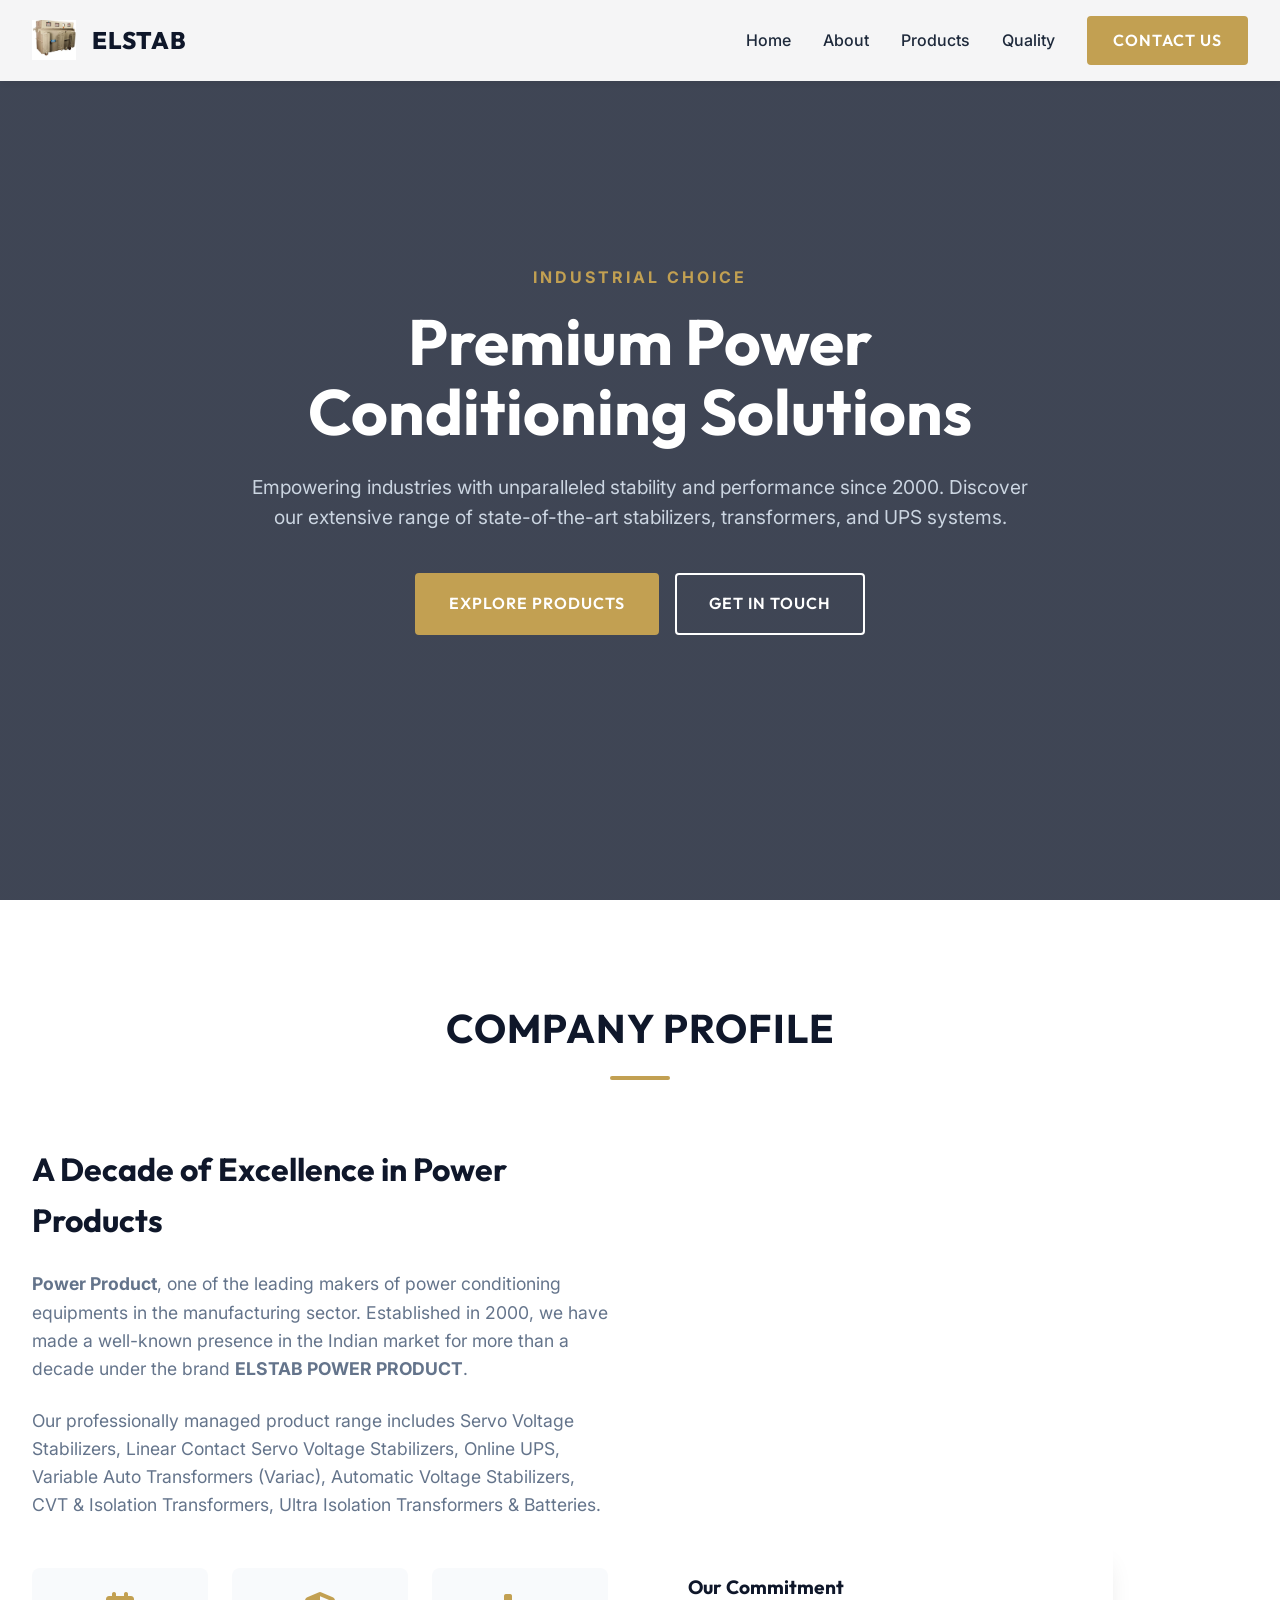
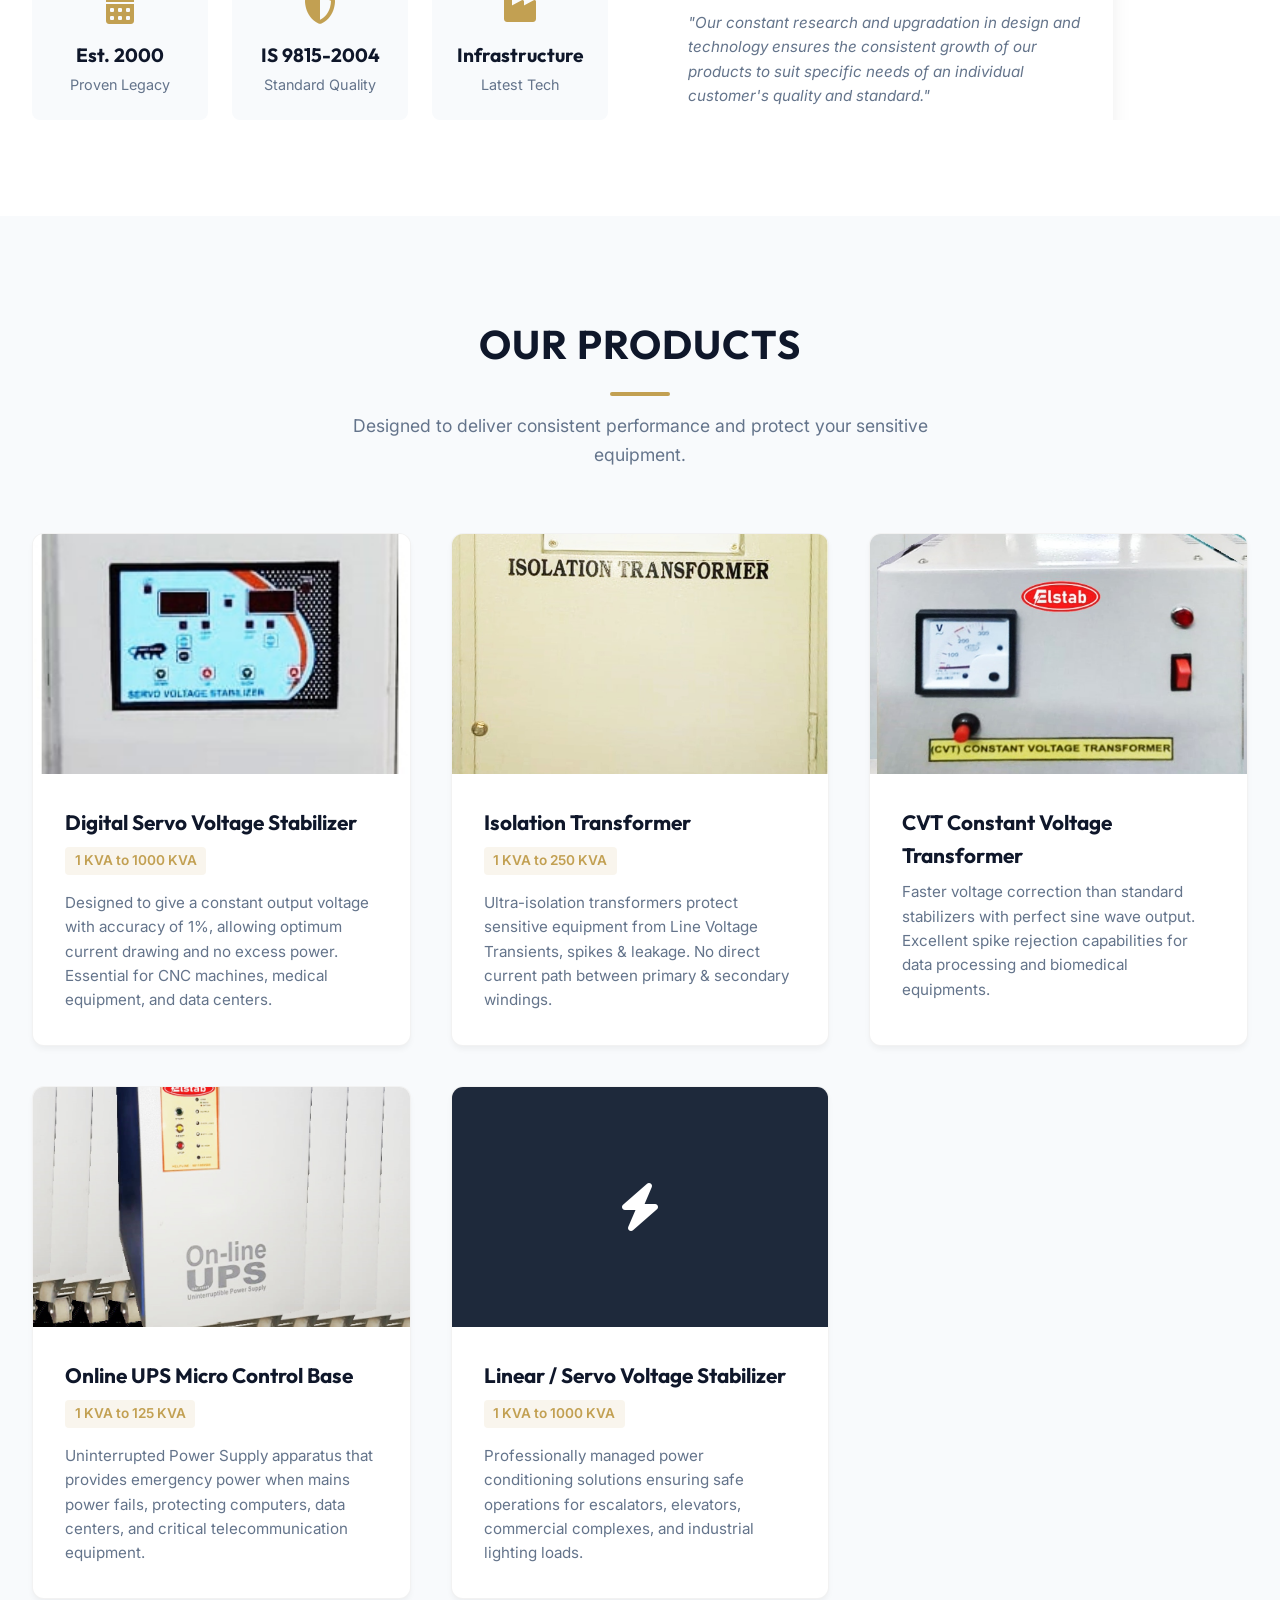
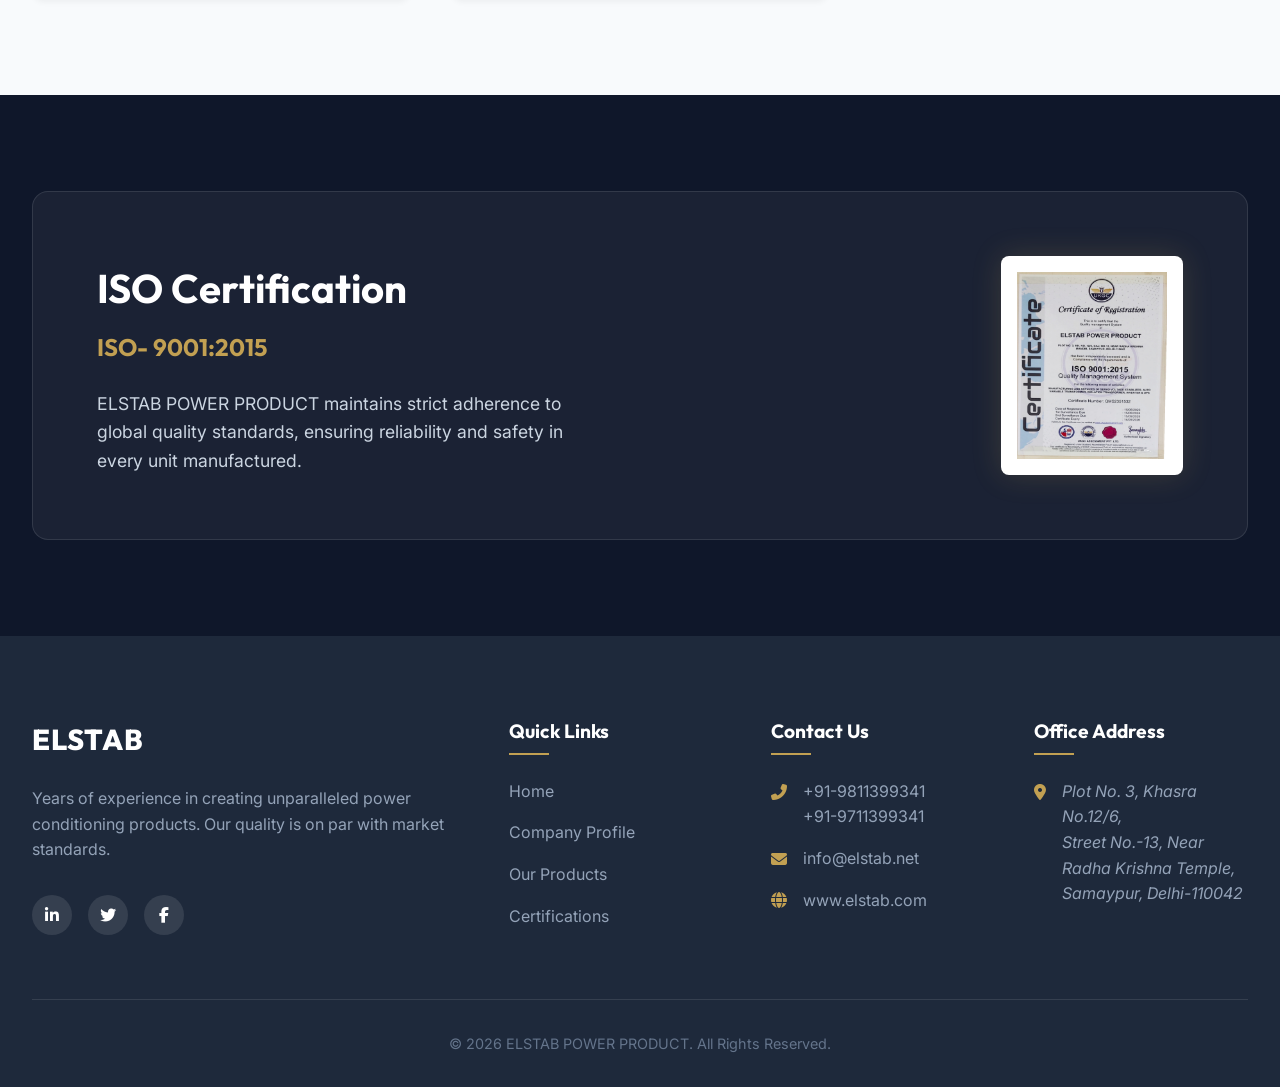
==== index.html @ ca449ee6 "Initial commit: Add ELSTAB showcase website" ====
<!DOCTYPE html>
<html lang="en">
<head>
    <meta charset="UTF-8">
    <meta name="viewport" content="width=device-width, initial-scale=1.0">
    <title>ELSTAB POWER PRODUCT | Premium Power Conditioning Equipment</title>
    <meta name="description" content="ELSTAB POWER PRODUCT - Leading manufacturer of Servo Voltage Stabilizers, Isolation Transformers, CVT, and Online UPS since 2000.">
    <link rel="stylesheet" href="css/styles.css">
    <link rel="preconnect" href="https://fonts.googleapis.com">
    <link rel="preconnect" href="https://fonts.gstatic.com" crossorigin>
    <link href="https://fonts.googleapis.com/css2?family=Inter:wght@300;400;500;600;700&family=Outfit:wght@400;500;600;700;800&display=swap" rel="stylesheet">
    <!-- Font Awesome for Icons -->
    <link rel="stylesheet" href="https://cdnjs.cloudflare.com/ajax/libs/font-awesome/6.4.0/css/all.min.css">
</head>
<body>
    <!-- Navbar -->
    <nav class="navbar">
        <div class="nav-container">
            <a href="#" class="logo">
                <img src="assets/images/logo.jpeg" alt="ELSTAB Logo" onerror="this.src='https://via.placeholder.com/150x50?text=ELSTAB';">
                <span>ELSTAB</span>
            </a>
            <div class="nav-links">
                <a href="#home">Home</a>
                <a href="#about">About</a>
                <a href="#products">Products</a>
                <a href="#certifications">Quality</a>
                <a href="#contact" class="btn-primary-sm">Contact Us</a>
            </div>
            <div class="mobile-menu-btn">
                <i class="fas fa-bars"></i>
            </div>
        </div>
    </nav>

    <!-- Hero Section -->
    <section id="home" class="hero">
        <div class="hero-overlay"></div>
        <div class="hero-content fade-in-up">
            <h2 class="subtitle">INDUSTRIAL CHOICE</h2>
            <h1 class="title">Premium Power Conditioning Solutions</h1>
            <p class="description">Empowering industries with unparalleled stability and performance since 2000. Discover our extensive range of state-of-the-art stabilizers, transformers, and UPS systems.</p>
            <div class="hero-buttons">
                <a href="#products" class="btn-primary">Explore Products</a>
                <a href="#contact" class="btn-secondary">Get in Touch</a>
            </div>
        </div>
    </section>

    <!-- About Section -->
    <section id="about" class="about section-padding">
        <div class="container">
            <div class="section-title slide-up">
                <h2>COMPANY PROFILE</h2>
                <div class="underline"></div>
            </div>
            <div class="about-grid">
                <div class="about-text slide-up">
                    <h3>A Decade of Excellence in Power Products</h3>
                    <p><strong>Power Product</strong>, one of the leading makers of power conditioning equipments in the manufacturing sector. Established in 2000, we have made a well-known presence in the Indian market for more than a decade under the brand <strong>ELSTAB POWER PRODUCT</strong>.</p>
                    <p>Our professionally managed product range includes Servo Voltage Stabilizers, Linear Contact Servo Voltage Stabilizers, Online UPS, Variable Auto Transformers (Variac), Automatic Voltage Stabilizers, CVT & Isolation Transformers, Ultra Isolation Transformers & Batteries.</p>
                    <div class="stats-row">
                        <div class="stat-item">
                            <i class="fas fa-calendar-alt"></i>
                            <h4>Est. 2000</h4>
                            <p>Proven Legacy</p>
                        </div>
                        <div class="stat-item">
                            <i class="fas fa-shield-alt"></i>
                            <h4>IS 9815-2004</h4>
                            <p>Standard Quality</p>
                        </div>
                        <div class="stat-item">
                            <i class="fas fa-industry"></i>
                            <h4>Infrastructure</h4>
                            <p>Latest Tech</p>
                        </div>
                    </div>
                </div>
                <div class="about-image slide-up delay-1">
                    <div class="image-wrapper">
                        <div class="glass-card">
                            <h4>Our Commitment</h4>
                            <p>"Our constant research and upgradation in design and technology ensures the consistent growth of our products to suit specific needs of an individual customer's quality and standard."</p>
                        </div>
                        <div class="bg-shape"></div>
                    </div>
                </div>
            </div>
        </div>
    </section>

    <!-- Products Section -->
    <section id="products" class="products section-padding bg-light">
        <div class="container">
            <div class="section-title slide-up">
                <h2>Our Products</h2>
                <div class="underline"></div>
                <p>Designed to deliver consistent performance and protect your sensitive equipment.</p>
            </div>
            
            <div class="products-grid">
                <!-- Product 1 -->
                <div class="product-card slide-up">
                    <div class="product-img">
                        <img src="assets/images/digital_servo.jpeg" alt="Digital Servo Voltage Stabilizer" onerror="this.src='https://via.placeholder.com/300x200?text=Servo+Stabilizer';">
                    </div>
                    <div class="product-content">
                        <h3>Digital Servo Voltage Stabilizer</h3>
                        <span class="range">1 KVA to 1000 KVA</span>
                        <p>Designed to give a constant output voltage with accuracy of 1%, allowing optimum current drawing and no excess power. Essential for CNC machines, medical equipment, and data centers.</p>
                    </div>
                </div>

                <!-- Product 2 -->
                <div class="product-card slide-up delay-1">
                    <div class="product-img">
                        <img src="assets/images/isolation.jpeg" alt="Isolation Transformer" onerror="this.src='https://via.placeholder.com/300x200?text=Isolation+Transformer';">
                    </div>
                    <div class="product-content">
                        <h3>Isolation Transformer</h3>
                        <span class="range">1 KVA to 250 KVA</span>
                        <p>Ultra-isolation transformers protect sensitive equipment from Line Voltage Transients, spikes & leakage. No direct current path between primary & secondary windings.</p>
                    </div>
                </div>

                <!-- Product 3 -->
                <div class="product-card slide-up delay-2">
                    <div class="product-img">
                        <img src="assets/images/cvt.jpeg" alt="CVT Constant Voltage Transformer" onerror="this.src='https://via.placeholder.com/300x200?text=CVT';">
                    </div>
                    <div class="product-content">
                        <h3>CVT Constant Voltage Transformer</h3>
                        <p>Faster voltage correction than standard stabilizers with perfect sine wave output. Excellent spike rejection capabilities for data processing and biomedical equipments.</p>
                    </div>
                </div>

                <!-- Product 4 -->
                <div class="product-card slide-up">
                    <div class="product-img">
                        <img src="assets/images/ups.jpeg" alt="Online UPS" onerror="this.src='https://via.placeholder.com/300x200?text=Online+UPS';">
                    </div>
                    <div class="product-content">
                        <h3>Online UPS Micro Control Base</h3>
                        <span class="range">1 KVA to 125 KVA</span>
                        <p>Uninterrupted Power Supply apparatus that provides emergency power when mains power fails, protecting computers, data centers, and critical telecommunication equipment.</p>
                    </div>
                </div>

                <!-- Product 5 -->
                <div class="product-card slide-up delay-1">
                    <div class="product-img">
                        <div class="placeholder-img"><i class="fas fa-bolt"></i></div>
                    </div>
                    <div class="product-content">
                        <h3>Linear / Servo Voltage Stabilizer</h3>
                        <span class="range">1 KVA to 1000 KVA</span>
                        <p>Professionally managed power conditioning solutions ensuring safe operations for escalators, elevators, commercial complexes, and industrial lighting loads.</p>
                    </div>
                </div>
            </div>
        </div>
    </section>

    <!-- Certifications Section -->
    <section id="certifications" class="certifications section-padding">
        <div class="container">
            <div class="cert-wrapper slide-up">
                <div class="cert-content">
                    <h2>ISO Certification</h2>
                    <h3 class="gold-text">ISO- 9001:2015</h3>
                    <p>ELSTAB POWER PRODUCT maintains strict adherence to global quality standards, ensuring reliability and safety in every unit manufactured.</p>
                </div>
                <div class="cert-image">
                    <img src="assets/images/iso.jpeg" alt="ISO Certification" onerror="this.src='https://via.placeholder.com/150x150?text=ISO';">
                </div>
            </div>
        </div>
    </section>

    <!-- Footer / Contact -->
    <footer id="contact" class="footer">
        <div class="container">
            <div class="footer-grid">
                <div class="footer-col brand-col slide-up">
                    <a href="#" class="footer-logo">
                        <span>ELSTAB</span>
                    </a>
                    <p>Years of experience in creating unparalleled power conditioning products. Our quality is on par with market standards.</p>
                    <div class="social-links">
                        <a href="#"><i class="fab fa-linkedin-in"></i></a>
                        <a href="#"><i class="fab fa-twitter"></i></a>
                        <a href="#"><i class="fab fa-facebook-f"></i></a>
                    </div>
                </div>
                
                <div class="footer-col slide-up delay-1">
                    <h4>Quick Links</h4>
                    <ul>
                        <li><a href="#home">Home</a></li>
                        <li><a href="#about">Company Profile</a></li>
                        <li><a href="#products">Our Products</a></li>
                        <li><a href="#certifications">Certifications</a></li>
                    </ul>
                </div>

                <div class="footer-col slide-up delay-2">
                    <h4>Contact Us</h4>
                    <ul class="contact-info">
                        <li>
                            <i class="fas fa-phone-alt"></i>
                            <div>
                                <a href="tel:+919811399341">+91-9811399341</a><br>
                                <a href="tel:+919711399341">+91-9711399341</a>
                            </div>
                        </li>
                        <li>
                            <i class="fas fa-envelope"></i>
                            <a href="mailto:info@elstab.net">info@elstab.net</a>
                        </li>
                        <li>
                            <i class="fas fa-globe"></i>
                            <a href="http://www.elstab.com" target="_blank">www.elstab.com</a>
                        </li>
                    </ul>
                </div>

                <div class="footer-col slide-up delay-3">
                    <h4>Office Address</h4>
                    <ul class="contact-info">
                        <li>
                            <i class="fas fa-map-marker-alt"></i>
                            <address>
                                Plot No. 3, Khasra No.12/6,<br>
                                Street No.-13, Near Radha Krishna Temple,<br>
                                Samaypur, Delhi-110042
                            </address>
                        </li>
                    </ul>
                </div>
            </div>
            <div class="footer-bottom">
                <p>&copy; 2026 ELSTAB POWER PRODUCT. All Rights Reserved.</p>
            </div>
        </div>
    </footer>

    <script src="js/script.js"></script>
</body>
</html>
---- css/styles.css ----
:root {
    --color-charcoal: #0f172a;
    --color-charcoal-light: #1e293b;
    --color-white: #ffffff;
    --color-off-white: #f8fafc;
    --color-accent: #c2a052; /* Muted Gold for premium feel */
    --color-accent-hover: #a18544;
    --color-text-main: #334155;
    --color-text-muted: #64748b;
    
    --font-heading: 'Outfit', sans-serif;
    --font-body: 'Inter', sans-serif;
    
    --transition: all 0.4s cubic-bezier(0.16, 1, 0.3, 1);
    --shadow-sm: 0 4px 6px -1px rgba(0, 0, 0, 0.05);
    --shadow-md: 0 10px 15px -3px rgba(0, 0, 0, 0.05);
    --shadow-lg: 0 20px 25px -5px rgba(0, 0, 0, 0.1);
}

* {
    margin: 0;
    padding: 0;
    box-sizing: border-box;
}

html {
    scroll-behavior: smooth;
}

body {
    font-family: var(--font-body);
    color: var(--color-text-main);
    background-color: var(--color-white);
    line-height: 1.6;
    overflow-x: hidden;
}

h1, h2, h3, h4, h5, h6 {
    font-family: var(--font-heading);
    color: var(--color-charcoal);
    font-weight: 700;
}

a {
    text-decoration: none;
    color: inherit;
    transition: var(--transition);
}

ul {
    list-style: none;
}

img {
    max-width: 100%;
    height: auto;
    display: block;
}

.container {
    max-width: 1280px;
    margin: 0 auto;
    padding: 0 2rem;
}

.section-padding {
    padding: 6rem 0;
}

.bg-light {
    background-color: var(--color-off-white);
}

.gold-text {
    color: var(--color-accent);
}

/* Typography */
.section-title {
    text-align: center;
    margin-bottom: 4rem;
}

.section-title h2 {
    font-size: 2.5rem;
    margin-bottom: 1rem;
    text-transform: uppercase;
    letter-spacing: 1px;
}

.section-title .underline {
    height: 4px;
    width: 60px;
    background-color: var(--color-accent);
    margin: 0 auto 1rem;
    border-radius: 2px;
}

.section-title p {
    color: var(--color-text-muted);
    font-size: 1.1rem;
    max-width: 600px;
    margin: 0 auto;
}

/* Buttons */
.btn-primary, .btn-secondary, .btn-primary-sm {
    display: inline-block;
    font-family: var(--font-heading);
    font-weight: 600;
    border-radius: 4px;
    text-transform: uppercase;
    letter-spacing: 1px;
    cursor: pointer;
    transition: var(--transition);
}

.btn-primary {
    padding: 1rem 2rem;
    background-color: var(--color-accent);
    color: var(--color-white);
    border: 2px solid var(--color-accent);
}

.btn-primary:hover {
    background-color: transparent;
    color: var(--color-accent);
}

.btn-primary-sm {
    padding: 0.6rem 1.5rem;
    background-color: var(--color-accent);
    color: var(--color-white);
    border: 2px solid var(--color-accent);
}

.btn-primary-sm:hover {
    background-color: transparent;
    color: var(--color-accent);
}

.btn-secondary {
    padding: 1rem 2rem;
    background-color: transparent;
    color: var(--color-white);
    border: 2px solid var(--color-white);
}

.btn-secondary:hover {
    background-color: var(--color-white);
    color: var(--color-charcoal);
}

/* Navbar */
.navbar {
    position: fixed;
    top: 0;
    left: 0;
    width: 100%;
    z-index: 1000;
    padding: 1rem 0;
    transition: var(--transition);
    background-color: rgba(255, 255, 255, 0.95);
    backdrop-filter: blur(10px);
    box-shadow: var(--shadow-sm);
}

.navbar.scrolled {
    padding: 0.5rem 0;
    box-shadow: var(--shadow-md);
}

.nav-container {
    max-width: 1280px;
    margin: 0 auto;
    padding: 0 2rem;
    display: flex;
    justify-content: space-between;
    align-items: center;
}

.logo {
    display: flex;
    align-items: center;
    gap: 1rem;
    font-family: var(--font-heading);
    font-size: 1.5rem;
    font-weight: 800;
    color: var(--color-charcoal);
    letter-spacing: 1px;
}

.logo img {
    height: 40px;
    object-fit: contain;
}

.nav-links {
    display: flex;
    align-items: center;
    gap: 2rem;
}

.nav-links a:not(.btn-primary-sm) {
    font-weight: 500;
    color: var(--color-charcoal-light);
    position: relative;
}

.nav-links a:not(.btn-primary-sm)::after {
    content: '';
    position: absolute;
    bottom: -4px;
    left: 0;
    width: 0;
    height: 2px;
    background-color: var(--color-accent);
    transition: var(--transition);
}

.nav-links a:not(.btn-primary-sm):hover::after,
.nav-links a.active::after {
    width: 100%;
}

.mobile-menu-btn {
    display: none;
    font-size: 1.5rem;
    color: var(--color-charcoal);
    cursor: pointer;
}

/* Hero Section */
.hero {
    position: relative;
    height: 100vh;
    min-height: 600px;
    display: flex;
    align-items: center;
    justify-content: center;
    text-align: center;
    background: linear-gradient(rgba(15, 23, 42, 0.8), rgba(15, 23, 42, 0.8)), url('https://images.unsplash.com/photo-1581091226825-a6a2a5aee158?q=80&w=2070&auto=format&fit=crop') center/cover no-repeat;
    background-attachment: fixed;
    color: var(--color-white);
    padding: 0 2rem;
}

.hero-content {
    position: relative;
    z-index: 2;
    max-width: 800px;
}

.hero .subtitle {
    font-family: var(--font-body);
    color: var(--color-accent);
    letter-spacing: 3px;
    text-transform: uppercase;
    font-size: 1rem;
    margin-bottom: 1rem;
}

.hero .title {
    font-size: 4rem;
    color: var(--color-white);
    margin-bottom: 1.5rem;
    line-height: 1.1;
}

.hero .description {
    font-size: 1.2rem;
    color: #cbd5e1;
    margin-bottom: 2.5rem;
}

.hero-buttons {
    display: flex;
    gap: 1rem;
    justify-content: center;
}

/* About Section */
.about-grid {
    display: grid;
    grid-template-columns: 1fr 1fr;
    gap: 4rem;
    align-items: center;
}

.about-text h3 {
    font-size: 2rem;
    margin-bottom: 1.5rem;
}

.about-text p {
    color: var(--color-text-muted);
    margin-bottom: 1.5rem;
    font-size: 1.1rem;
}

.stats-row {
    display: grid;
    grid-template-columns: repeat(3, 1fr);
    gap: 1.5rem;
    margin-top: 3rem;
}

.stat-item {
    text-align: center;
    padding: 1.5rem 1rem;
    background-color: var(--color-off-white);
    border-radius: 8px;
    transition: var(--transition);
}

.stat-item:hover {
    transform: translateY(-5px);
    box-shadow: var(--shadow-md);
}

.stat-item i {
    font-size: 2rem;
    color: var(--color-accent);
    margin-bottom: 1rem;
}

.stat-item h4 {
    font-size: 1.2rem;
    margin-bottom: 0.2rem;
}

.stat-item p {
    margin: 0;
    font-size: 0.9rem;
    color: var(--color-text-muted);
}

.about-image {
    position: relative;
}

.image-wrapper {
    position: relative;
    padding-bottom: 100%;
    border-radius: 12px;
    overflow: hidden;
    background: url('https://images.unsplash.com/photo-1504328345606-18bbc8c9d7d1?q=80&w=2070&auto=format&fit=crop') center/cover;
}

.glass-card {
    position: absolute;
    bottom: -20px;
    left: -20px;
    background: rgba(255, 255, 255, 0.9);
    backdrop-filter: blur(10px);
    padding: 2rem;
    border-radius: 12px;
    max-width: 80%;
    box-shadow: var(--shadow-lg);
    border-left: 4px solid var(--color-accent);
}

.glass-card h4 {
    font-size: 1.2rem;
    margin-bottom: 0.5rem;
}

.glass-card p {
    font-style: italic;
    color: var(--color-text-muted);
    font-size: 0.95rem;
}

/* Products Section */
.products-grid {
    display: grid;
    grid-template-columns: repeat(auto-fit, minmax(320px, 1fr));
    gap: 2.5rem;
}

.product-card {
    background: var(--color-white);
    border-radius: 12px;
    overflow: hidden;
    box-shadow: var(--shadow-sm);
    transition: var(--transition);
    border: 1px solid rgba(0,0,0,0.05);
}

.product-card:hover {
    transform: translateY(-10px);
    box-shadow: var(--shadow-lg);
}

.product-img {
    height: 240px;
    overflow: hidden;
    position: relative;
}

.product-img img {
    width: 100%;
    height: 100%;
    object-fit: cover;
    transition: transform 0.6s ease;
}

.product-card:hover .product-img img {
    transform: scale(1.08);
}

.placeholder-img {
    width: 100%;
    height: 100%;
    background-color: var(--color-charcoal-light);
    display: flex;
    align-items: center;
    justify-content: center;
    color: var(--color-white);
    font-size: 3rem;
}

.product-content {
    padding: 2rem;
}

.product-content h3 {
    font-size: 1.3rem;
    margin-bottom: 0.5rem;
}

.product-content .range {
    display: inline-block;
    font-size: 0.85rem;
    font-weight: 600;
    color: var(--color-accent);
    margin-bottom: 1rem;
    background: rgba(194, 160, 82, 0.1);
    padding: 0.2rem 0.6rem;
    border-radius: 4px;
}

.product-content p {
    color: var(--color-text-muted);
    font-size: 0.95rem;
}

/* Certifications Section */
.certifications {
    background-color: var(--color-charcoal);
    color: var(--color-white);
}

.cert-wrapper {
    display: flex;
    align-items: center;
    justify-content: space-between;
    background: rgba(255, 255, 255, 0.05);
    border: 1px solid rgba(255, 255, 255, 0.1);
    border-radius: 16px;
    padding: 4rem;
    gap: 3rem;
}

.cert-content h2 {
    color: var(--color-white);
    font-size: 2.5rem;
    margin-bottom: 0.5rem;
}

.cert-content h3 {
    font-size: 1.5rem;
    margin-bottom: 1.5rem;
}

.cert-content p {
    color: #cbd5e1;
    font-size: 1.1rem;
    max-width: 500px;
}

.cert-image {
    background: var(--color-white);
    padding: 1rem;
    border-radius: 8px;
    box-shadow: 0 0 30px rgba(194, 160, 82, 0.2);
}

.cert-image img {
    width: 150px;
    height: auto;
}

/* Footer */
.footer {
    background-color: var(--color-charcoal-light);
    color: var(--color-off-white);
    padding-top: 5rem;
}

.footer-grid {
    display: grid;
    grid-template-columns: 2fr 1fr 1fr 1fr;
    gap: 3rem;
    margin-bottom: 4rem;
}

.footer-logo {
    display: inline-block;
    font-family: var(--font-heading);
    font-size: 1.8rem;
    font-weight: 800;
    color: var(--color-white);
    margin-bottom: 1.5rem;
    letter-spacing: 1px;
}

.brand-col p {
    color: #94a3b8;
    margin-bottom: 2rem;
}

.social-links {
    display: flex;
    gap: 1rem;
}

.social-links a {
    display: flex;
    align-items: center;
    justify-content: center;
    width: 40px;
    height: 40px;
    background-color: rgba(255, 255, 255, 0.1);
    border-radius: 50%;
    color: var(--color-white);
    transition: var(--transition);
}

.social-links a:hover {
    background-color: var(--color-accent);
    transform: translateY(-3px);
}

.footer-col h4 {
    color: var(--color-white);
    font-size: 1.2rem;
    margin-bottom: 1.5rem;
    position: relative;
    padding-bottom: 0.5rem;
}

.footer-col h4::after {
    content: '';
    position: absolute;
    bottom: 0;
    left: 0;
    width: 40px;
    height: 2px;
    background-color: var(--color-accent);
}

.footer-col ul {
    display: flex;
    flex-direction: column;
    gap: 1rem;
}

.footer-col ul a {
    color: #94a3b8;
}

.footer-col ul a:hover {
    color: var(--color-accent);
}

.contact-info li {
    display: flex;
    gap: 1rem;
    align-items: flex-start;
    color: #94a3b8;
}

.contact-info i {
    color: var(--color-accent);
    margin-top: 0.3rem;
}

.footer-bottom {
    text-align: center;
    padding: 2rem 0;
    border-top: 1px solid rgba(255, 255, 255, 0.1);
    color: #64748b;
    font-size: 0.9rem;
}

/* Animations */
.slide-up {
    opacity: 0;
    transform: translateY(40px);
    transition: all 0.8s cubic-bezier(0.16, 1, 0.3, 1);
}

.slide-up.visible {
    opacity: 1;
    transform: translateY(0);
}

.fade-in-up {
    animation: fadeInUp 1s cubic-bezier(0.16, 1, 0.3, 1) forwards;
}

@keyframes fadeInUp {
    from {
        opacity: 0;
        transform: translateY(40px);
    }
    to {
        opacity: 1;
        transform: translateY(0);
    }
}

.delay-1 { transition-delay: 0.1s; }
.delay-2 { transition-delay: 0.2s; }
.delay-3 { transition-delay: 0.3s; }

/* Responsive Design */
@media (max-width: 1024px) {
    .about-grid {
        grid-template-columns: 1fr;
        gap: 3rem;
    }
    
    .glass-card {
        bottom: 20px;
        left: 20px;
        max-width: calc(100% - 40px);
    }

    .cert-wrapper {
        flex-direction: column;
        text-align: center;
        padding: 3rem 2rem;
    }

    .footer-grid {
        grid-template-columns: 1fr 1fr;
    }
}

@media (max-width: 768px) {
    .hero .title {
        font-size: 2.5rem;
    }
    
    .nav-links {
        position: fixed;
        top: 70px;
        left: -100%;
        width: 100%;
        height: calc(100vh - 70px);
        background-color: var(--color-white);
        flex-direction: column;
        align-items: center;
        justify-content: center;
        gap: 2rem;
        transition: 0.4s ease-in-out;
    }
    
    .nav-links.active {
        left: 0;
    }
    
    .mobile-menu-btn {
        display: block;
    }

    .stats-row {
        grid-template-columns: 1fr;
    }

    .footer-grid {
        grid-template-columns: 1fr;
    }
}
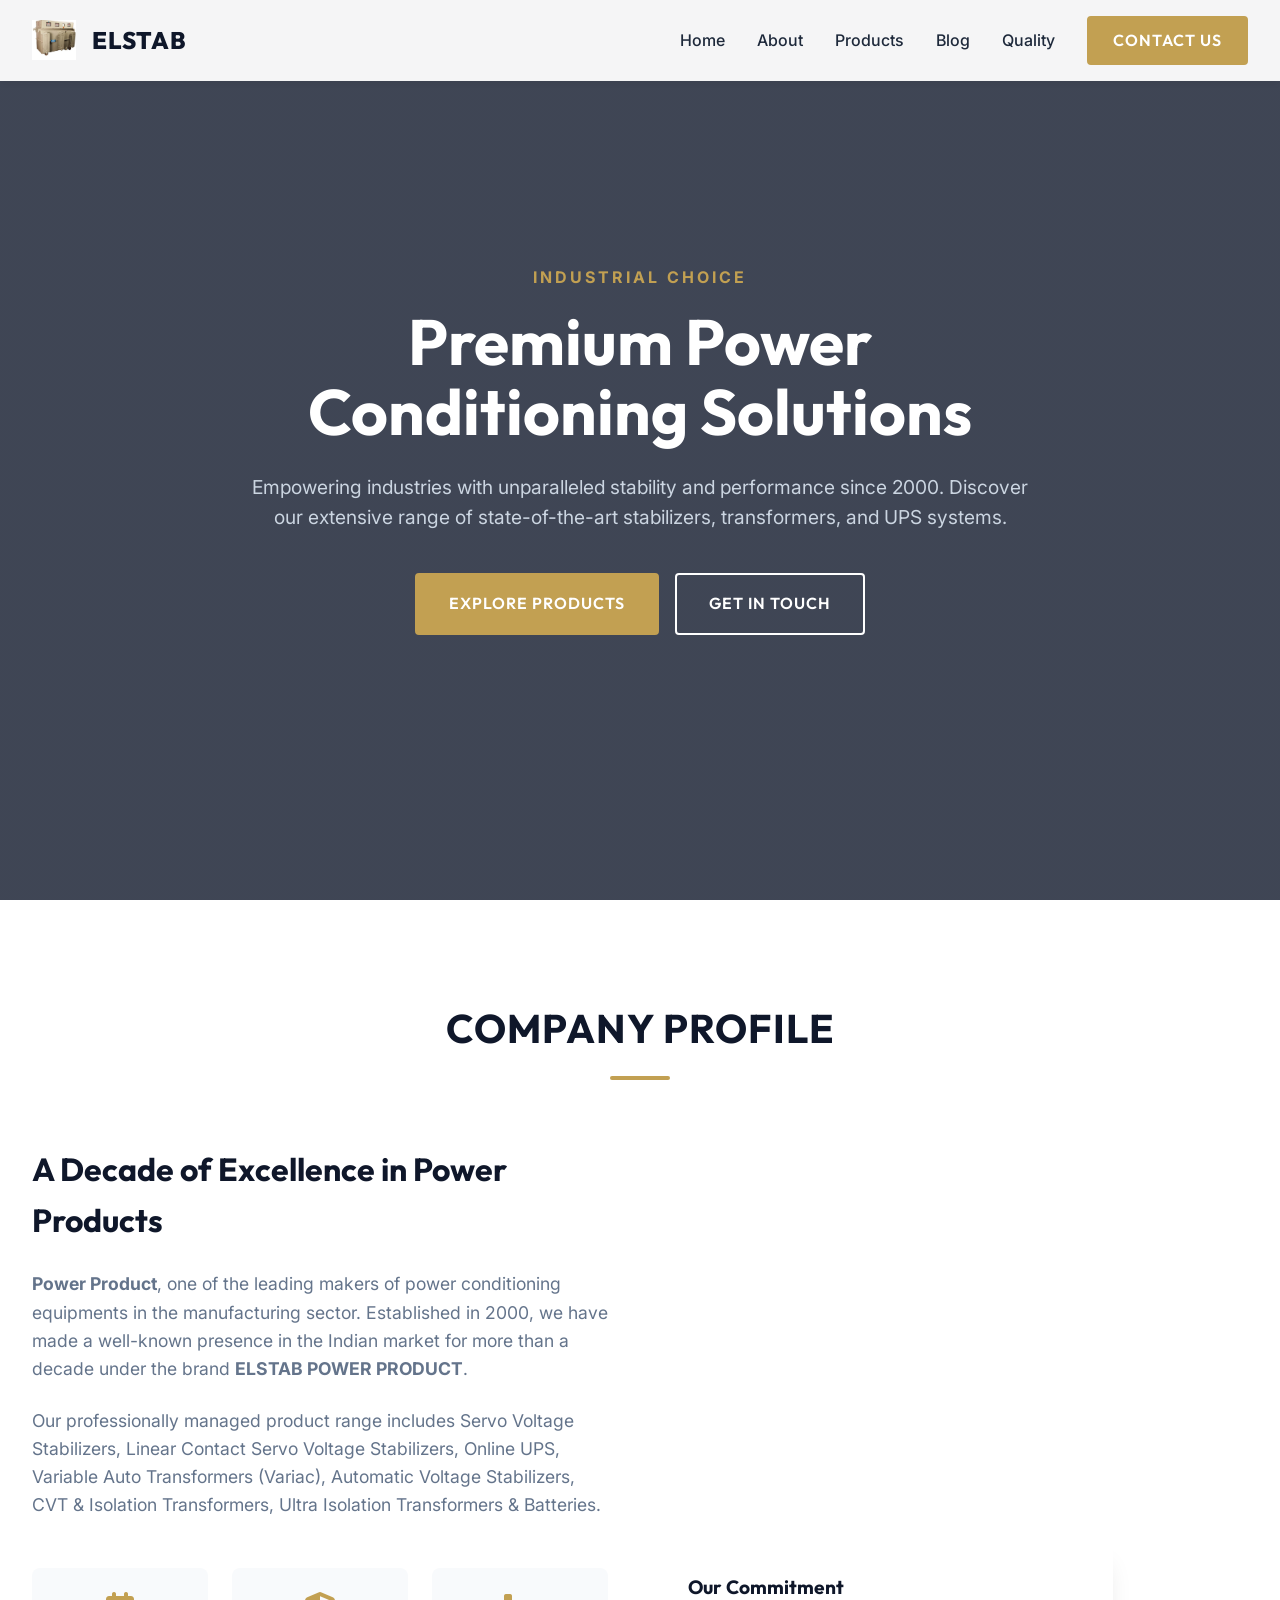
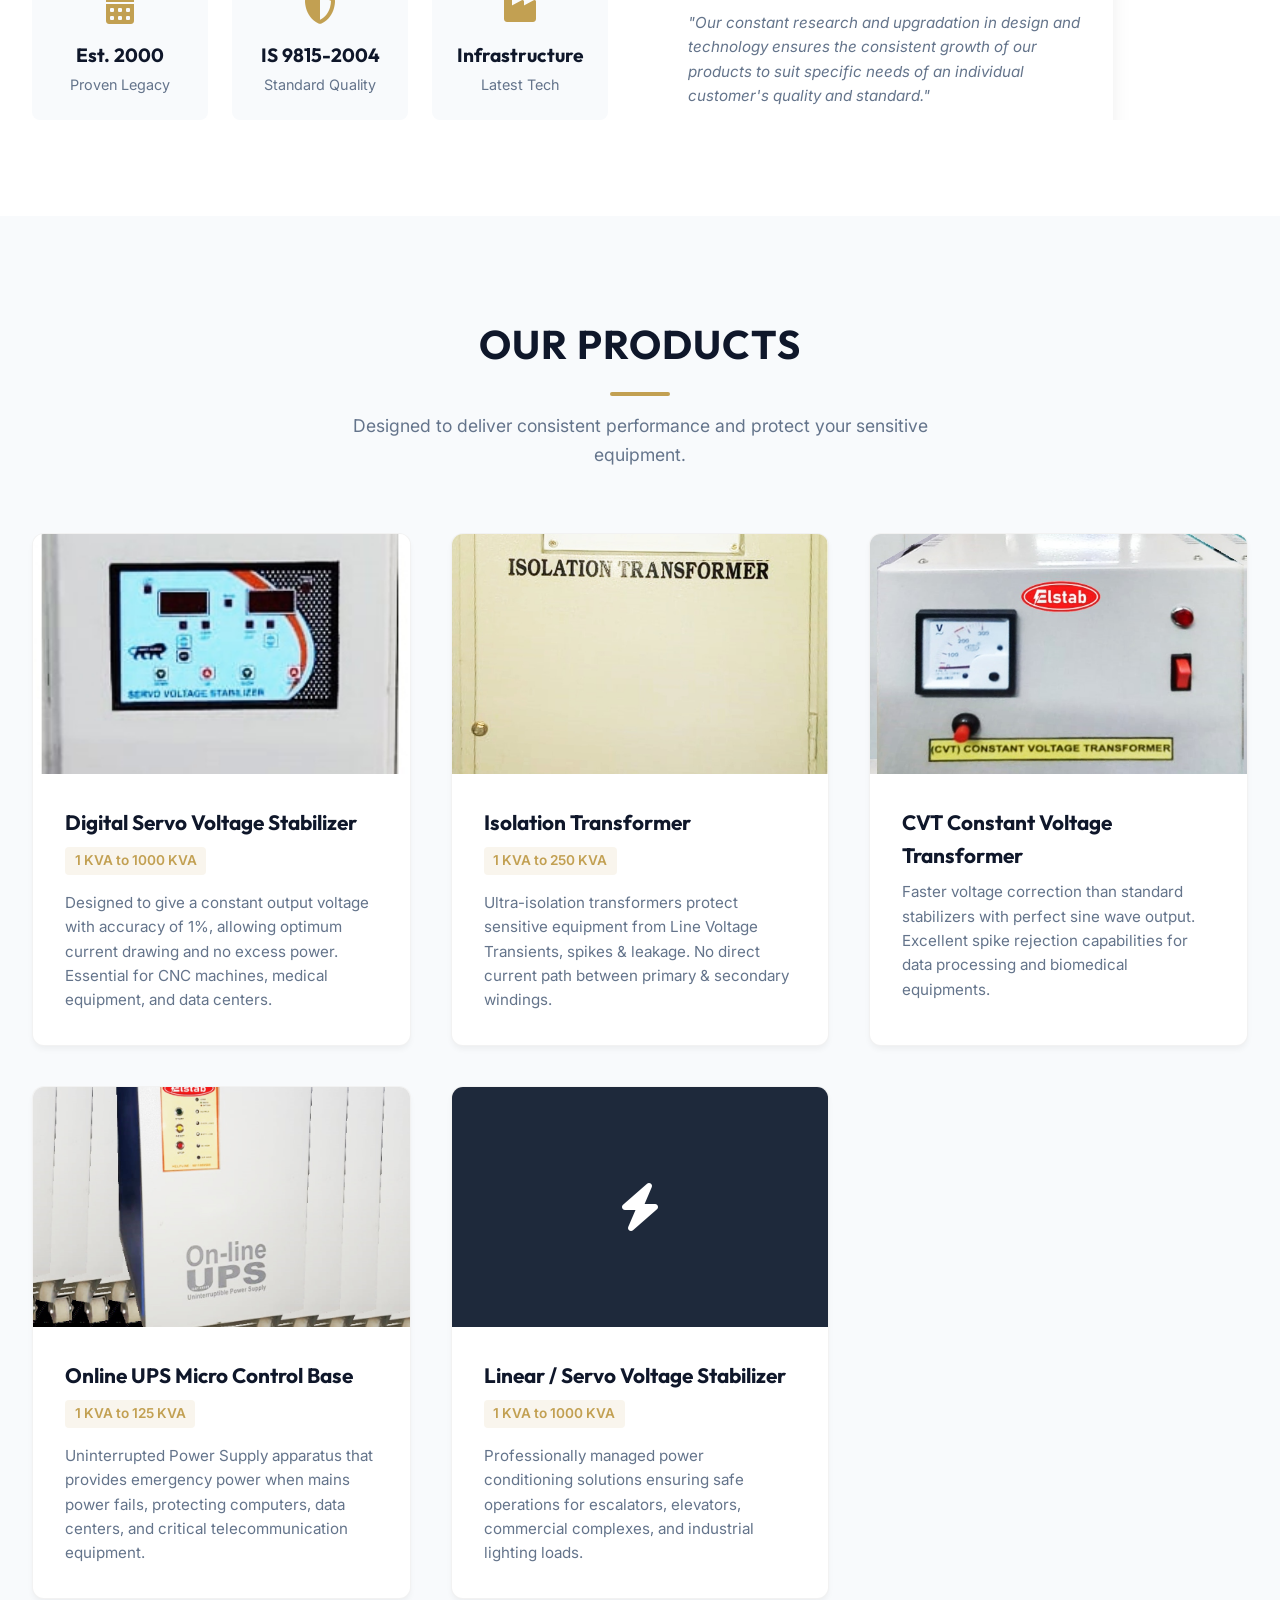
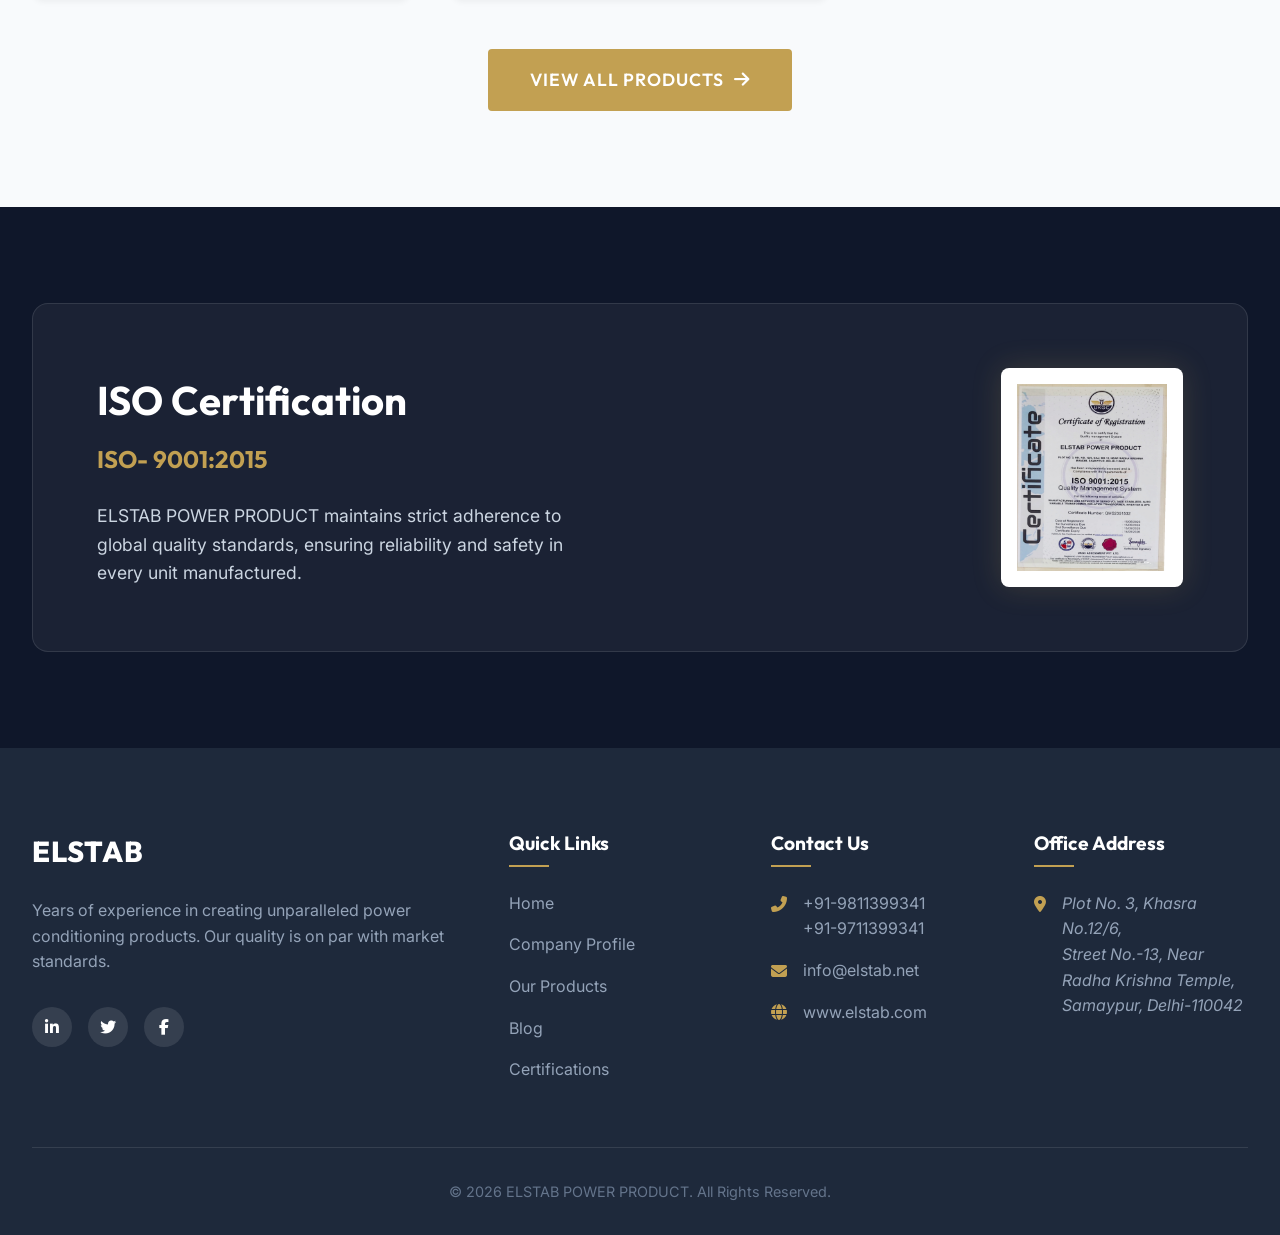
==== commit 5c07c0b5: "Add products page, remove certificate, add blog page" ====
--- a/index.html
+++ b/index.html
@@ -24,6 +24,7 @@
                 <a href="#home">Home</a>
                 <a href="#about">About</a>
                 <a href="#products">Products</a>
+                <a href="blog.html">Blog</a>
                 <a href="#certifications">Quality</a>
                 <a href="#contact" class="btn-primary-sm">Contact Us</a>
             </div>
@@ -159,6 +160,12 @@
                     </div>
                 </div>
             </div>
+            
+            <div class="view-more-container" style="text-align: center; margin-top: 50px;">
+                <a href="products.html" class="btn-primary" style="padding: 15px 40px; font-size: 1.1rem; display: inline-flex; align-items: center; gap: 10px;">
+                    View All Products <i class="fas fa-arrow-right"></i>
+                </a>
+            </div>
         </div>
     </section>
 
@@ -200,6 +207,7 @@
                         <li><a href="#home">Home</a></li>
                         <li><a href="#about">Company Profile</a></li>
                         <li><a href="#products">Our Products</a></li>
+                        <li><a href="blog.html">Blog</a></li>
                         <li><a href="#certifications">Certifications</a></li>
                     </ul>
                 </div>
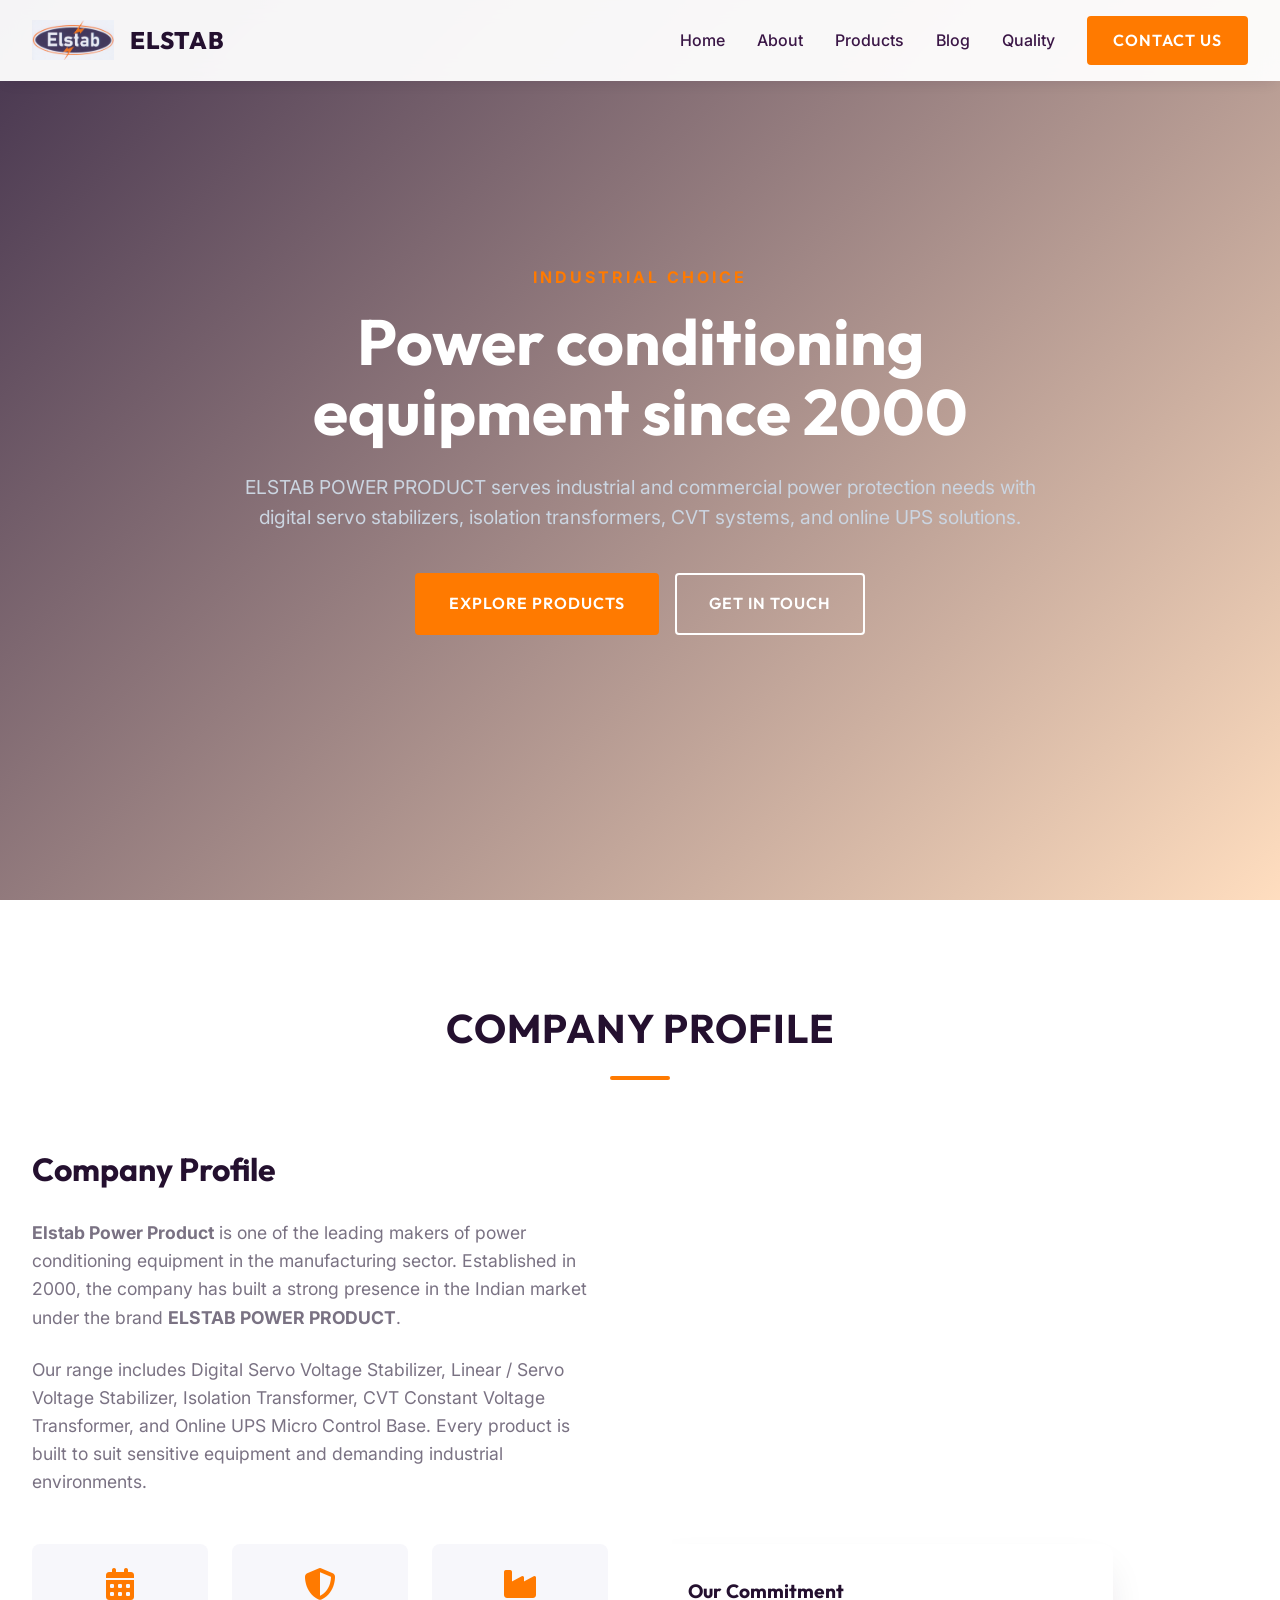
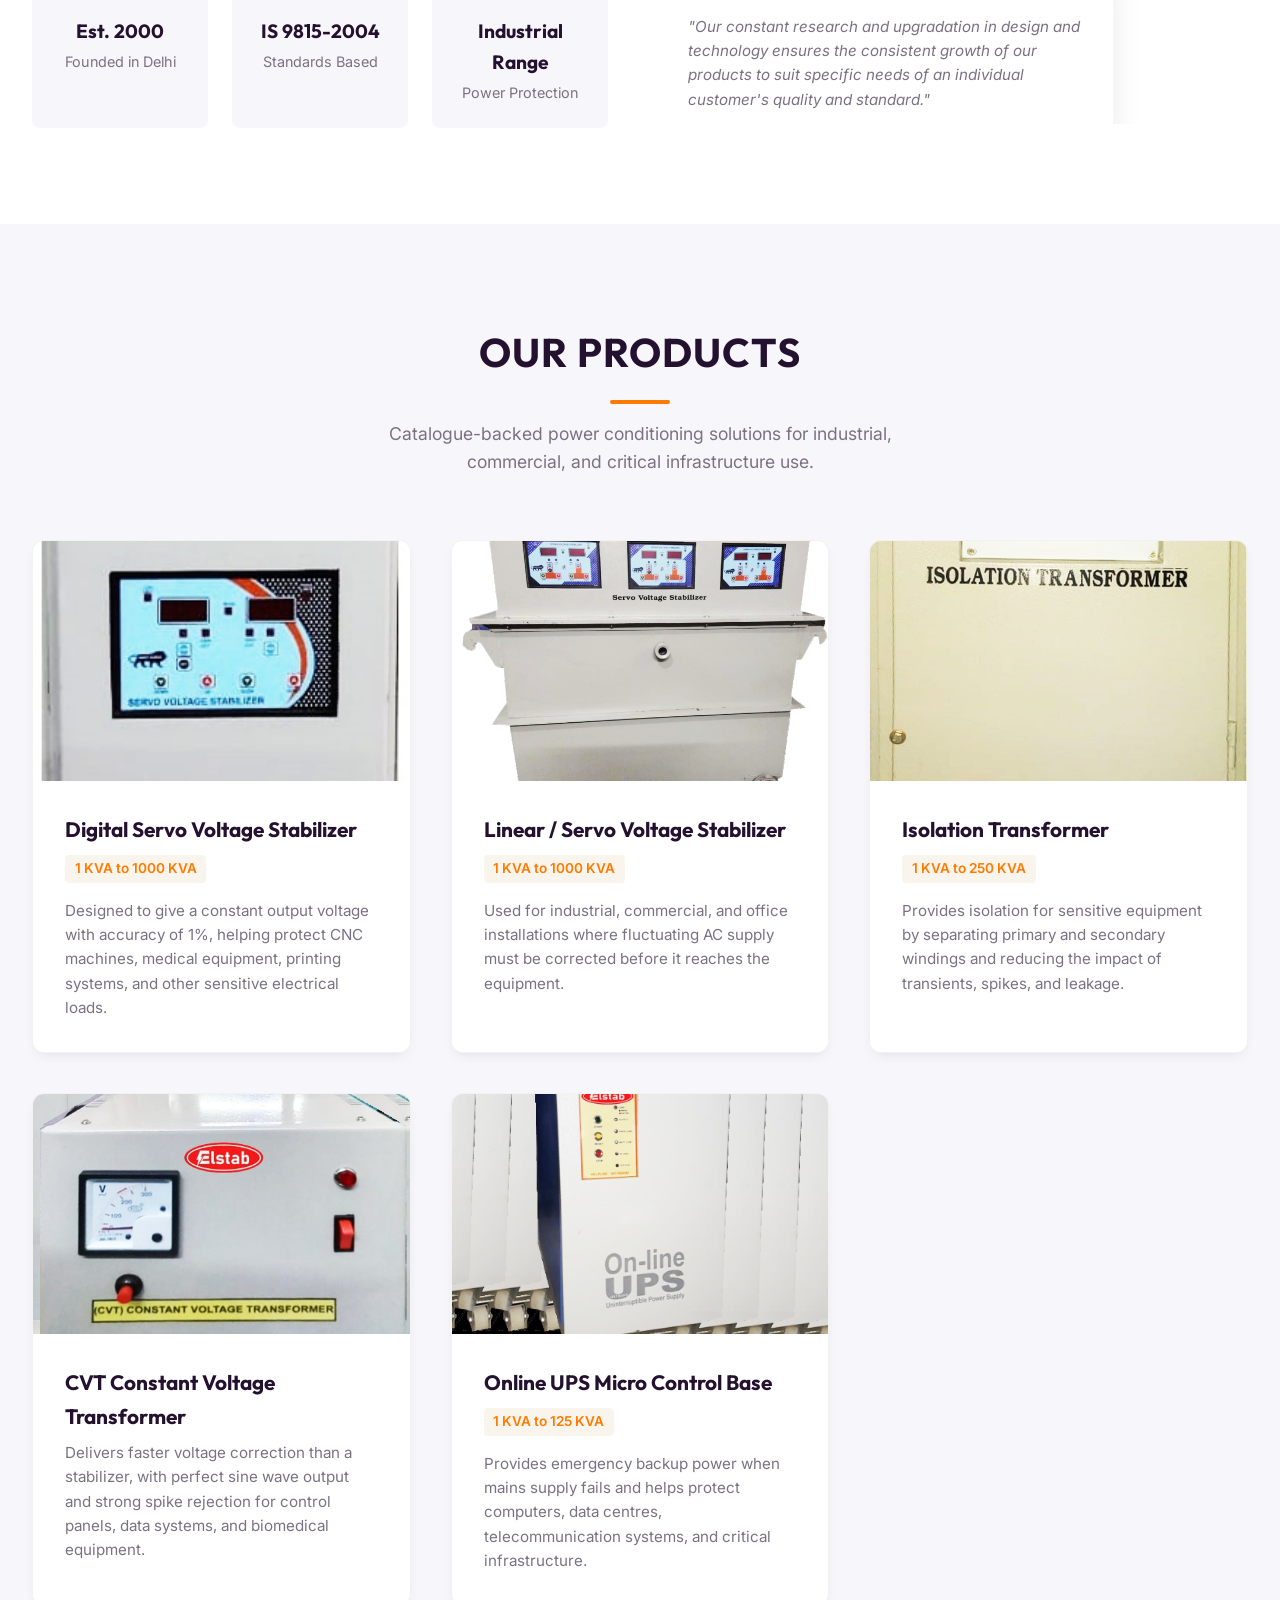
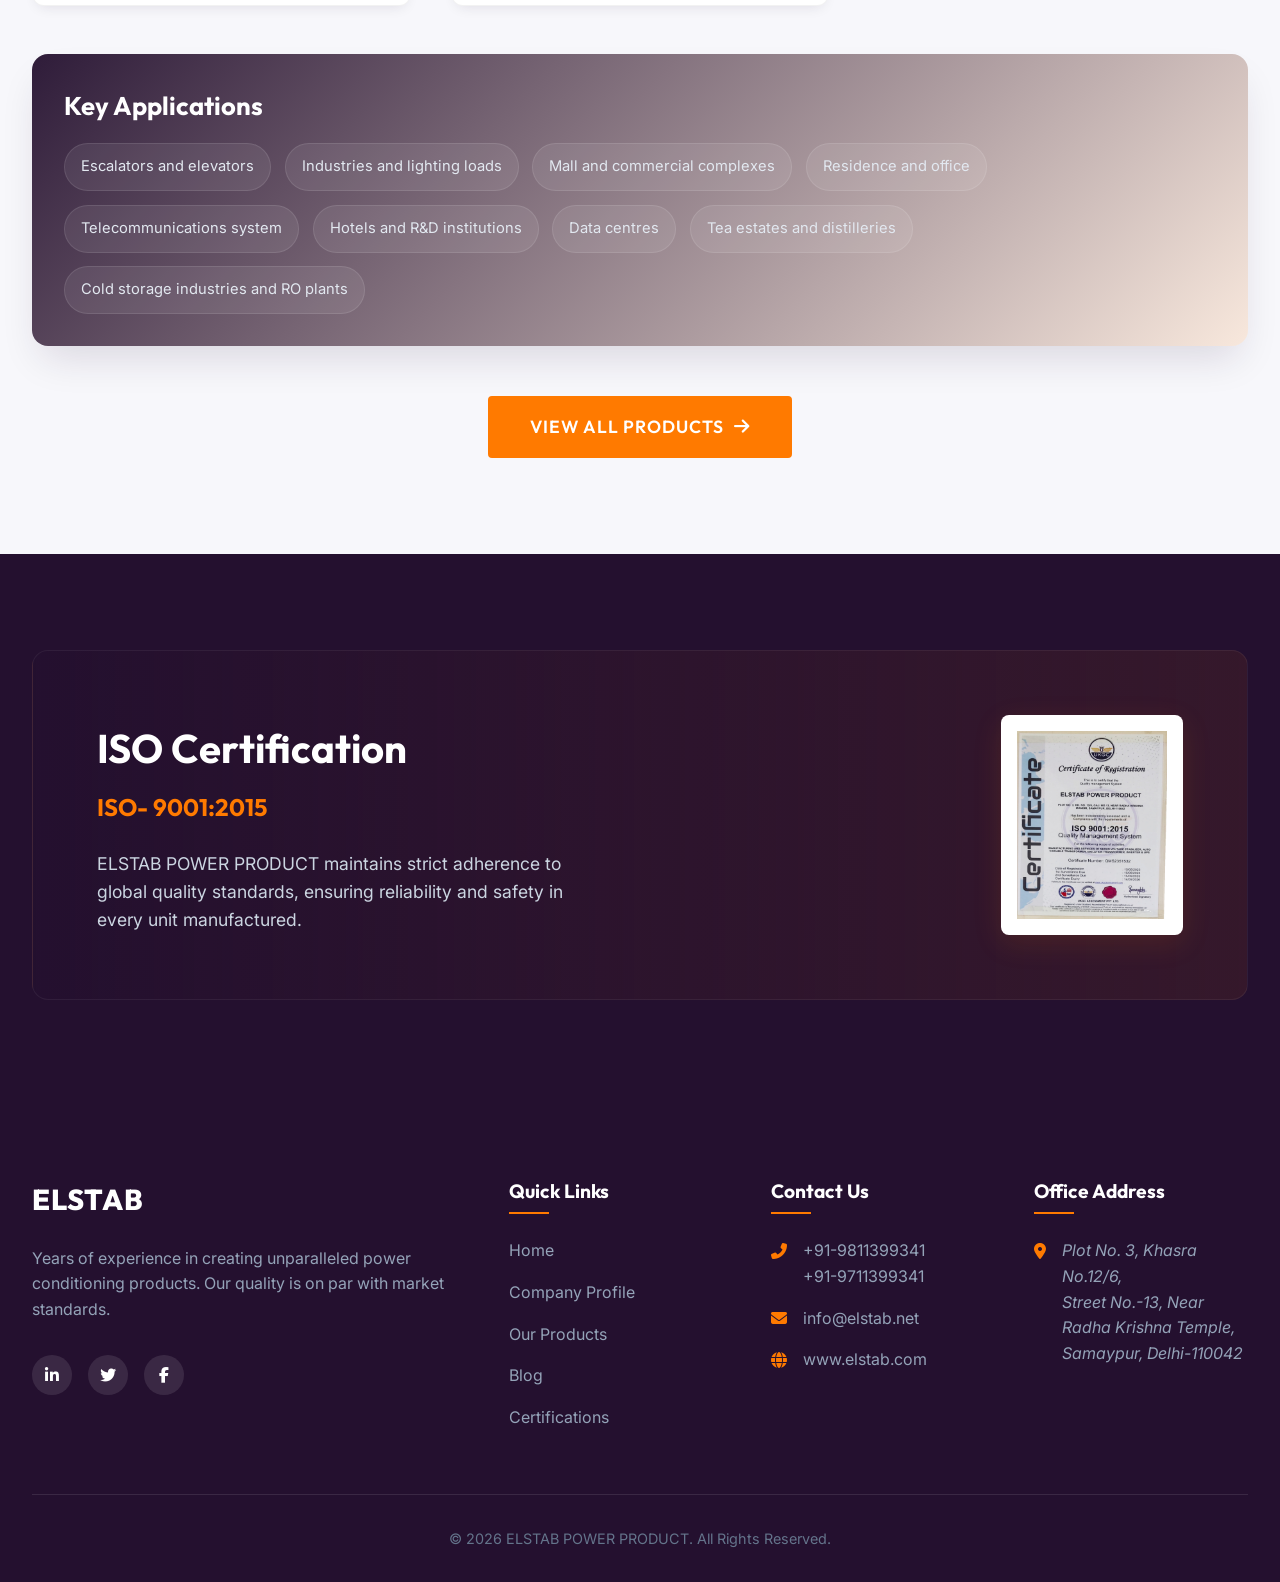
==== commit 98f0777b: "Apply purple–orange theme and update logo" ====
--- a/index.html
+++ b/index.html
@@ -3,7 +3,7 @@
 <head>
     <meta charset="UTF-8">
     <meta name="viewport" content="width=device-width, initial-scale=1.0">
-    <title>ELSTAB POWER PRODUCT | Premium Power Conditioning Equipment</title>
+    <title>ELSTAB POWER PRODUCT | Industrial Power Conditioning Catalogue</title>
     <meta name="description" content="ELSTAB POWER PRODUCT - Leading manufacturer of Servo Voltage Stabilizers, Isolation Transformers, CVT, and Online UPS since 2000.">
     <link rel="stylesheet" href="css/styles.css">
     <link rel="preconnect" href="https://fonts.googleapis.com">
@@ -17,13 +17,13 @@
     <nav class="navbar">
         <div class="nav-container">
             <a href="#" class="logo">
-                <img src="assets/images/logo.jpeg" alt="ELSTAB Logo" onerror="this.src='https://via.placeholder.com/150x50?text=ELSTAB';">
+                <img src="assets/images/image.png" alt="ELSTAB Logo" onerror="this.src='https://via.placeholder.com/150x50?text=ELSTAB';">
                 <span>ELSTAB</span>
             </a>
             <div class="nav-links">
                 <a href="#home">Home</a>
                 <a href="#about">About</a>
-                <a href="#products">Products</a>
+                <a href="products.html">Products</a>
                 <a href="blog.html">Blog</a>
                 <a href="#certifications">Quality</a>
                 <a href="#contact" class="btn-primary-sm">Contact Us</a>
@@ -39,8 +39,8 @@
         <div class="hero-overlay"></div>
         <div class="hero-content fade-in-up">
             <h2 class="subtitle">INDUSTRIAL CHOICE</h2>
-            <h1 class="title">Premium Power Conditioning Solutions</h1>
-            <p class="description">Empowering industries with unparalleled stability and performance since 2000. Discover our extensive range of state-of-the-art stabilizers, transformers, and UPS systems.</p>
+            <h1 class="title">Power conditioning equipment since 2000</h1>
+            <p class="description">ELSTAB POWER PRODUCT serves industrial and commercial power protection needs with digital servo stabilizers, isolation transformers, CVT systems, and online UPS solutions.</p>
             <div class="hero-buttons">
                 <a href="#products" class="btn-primary">Explore Products</a>
                 <a href="#contact" class="btn-secondary">Get in Touch</a>
@@ -57,24 +57,24 @@
             </div>
             <div class="about-grid">
                 <div class="about-text slide-up">
-                    <h3>A Decade of Excellence in Power Products</h3>
-                    <p><strong>Power Product</strong>, one of the leading makers of power conditioning equipments in the manufacturing sector. Established in 2000, we have made a well-known presence in the Indian market for more than a decade under the brand <strong>ELSTAB POWER PRODUCT</strong>.</p>
-                    <p>Our professionally managed product range includes Servo Voltage Stabilizers, Linear Contact Servo Voltage Stabilizers, Online UPS, Variable Auto Transformers (Variac), Automatic Voltage Stabilizers, CVT & Isolation Transformers, Ultra Isolation Transformers & Batteries.</p>
+                    <h3>Company Profile</h3>
+                    <p><strong>Elstab Power Product</strong> is one of the leading makers of power conditioning equipment in the manufacturing sector. Established in 2000, the company has built a strong presence in the Indian market under the brand <strong>ELSTAB POWER PRODUCT</strong>.</p>
+                    <p>Our range includes Digital Servo Voltage Stabilizer, Linear / Servo Voltage Stabilizer, Isolation Transformer, CVT Constant Voltage Transformer, and Online UPS Micro Control Base. Every product is built to suit sensitive equipment and demanding industrial environments.</p>
                     <div class="stats-row">
                         <div class="stat-item">
                             <i class="fas fa-calendar-alt"></i>
                             <h4>Est. 2000</h4>
-                            <p>Proven Legacy</p>
+                            <p>Founded in Delhi</p>
                         </div>
                         <div class="stat-item">
                             <i class="fas fa-shield-alt"></i>
                             <h4>IS 9815-2004</h4>
-                            <p>Standard Quality</p>
+                            <p>Standards Based</p>
                         </div>
                         <div class="stat-item">
                             <i class="fas fa-industry"></i>
-                            <h4>Infrastructure</h4>
-                            <p>Latest Tech</p>
+                            <h4>Industrial Range</h4>
+                            <p>Power Protection</p>
                         </div>
                     </div>
                 </div>
@@ -97,7 +97,7 @@
             <div class="section-title slide-up">
                 <h2>Our Products</h2>
                 <div class="underline"></div>
-                <p>Designed to deliver consistent performance and protect your sensitive equipment.</p>
+                    <p>Catalogue-backed power conditioning solutions for industrial, commercial, and critical infrastructure use.</p>
             </div>
             
             <div class="products-grid">
@@ -109,55 +109,70 @@
                     <div class="product-content">
                         <h3>Digital Servo Voltage Stabilizer</h3>
                         <span class="range">1 KVA to 1000 KVA</span>
-                        <p>Designed to give a constant output voltage with accuracy of 1%, allowing optimum current drawing and no excess power. Essential for CNC machines, medical equipment, and data centers.</p>
+                        <p>Designed to give a constant output voltage with accuracy of 1%, helping protect CNC machines, medical equipment, printing systems, and other sensitive electrical loads.</p>
                     </div>
                 </div>
 
                 <!-- Product 2 -->
                 <div class="product-card slide-up delay-1">
                     <div class="product-img">
+                        <img src="Images/1.png" alt="Linear / Servo Voltage Stabilizer">
+                    </div>
+                    <div class="product-content">
+                        <h3>Linear / Servo Voltage Stabilizer</h3>
+                        <span class="range">1 KVA to 1000 KVA</span>
+                        <p>Used for industrial, commercial, and office installations where fluctuating AC supply must be corrected before it reaches the equipment.</p>
+                    </div>
+                </div>
+
+                <!-- Product 3 -->
+                <div class="product-card slide-up delay-2">
+                    <div class="product-img">
                         <img src="assets/images/isolation.jpeg" alt="Isolation Transformer" onerror="this.src='https://via.placeholder.com/300x200?text=Isolation+Transformer';">
                     </div>
                     <div class="product-content">
                         <h3>Isolation Transformer</h3>
                         <span class="range">1 KVA to 250 KVA</span>
-                        <p>Ultra-isolation transformers protect sensitive equipment from Line Voltage Transients, spikes & leakage. No direct current path between primary & secondary windings.</p>
-                    </div>
-                </div>
-
-                <!-- Product 3 -->
-                <div class="product-card slide-up delay-2">
-                    <div class="product-img">
-                        <img src="assets/images/cvt.jpeg" alt="CVT Constant Voltage Transformer" onerror="this.src='https://via.placeholder.com/300x200?text=CVT';">
-                    </div>
-                    <div class="product-content">
-                        <h3>CVT Constant Voltage Transformer</h3>
-                        <p>Faster voltage correction than standard stabilizers with perfect sine wave output. Excellent spike rejection capabilities for data processing and biomedical equipments.</p>
+                        <p>Provides isolation for sensitive equipment by separating primary and secondary windings and reducing the impact of transients, spikes, and leakage.</p>
                     </div>
                 </div>
 
                 <!-- Product 4 -->
                 <div class="product-card slide-up">
                     <div class="product-img">
-                        <img src="assets/images/ups.jpeg" alt="Online UPS" onerror="this.src='https://via.placeholder.com/300x200?text=Online+UPS';">
+                        <img src="assets/images/cvt.jpeg" alt="CVT Constant Voltage Transformer" onerror="this.src='https://via.placeholder.com/300x200?text=CVT';">
+                    </div>
+                    <div class="product-content">
+                        <h3>CVT Constant Voltage Transformer</h3>
+                        <p>Delivers faster voltage correction than a stabilizer, with perfect sine wave output and strong spike rejection for control panels, data systems, and biomedical equipment.</p>
+                    </div>
+                </div>
+
+                <!-- Product 5 -->
+                <div class="product-card slide-up delay-1">
+                    <div class="product-img">
+                        <img src="assets/images/ups.jpeg" alt="Online UPS Micro Control Base">
                     </div>
                     <div class="product-content">
                         <h3>Online UPS Micro Control Base</h3>
                         <span class="range">1 KVA to 125 KVA</span>
-                        <p>Uninterrupted Power Supply apparatus that provides emergency power when mains power fails, protecting computers, data centers, and critical telecommunication equipment.</p>
-                    </div>
-                </div>
-
-                <!-- Product 5 -->
-                <div class="product-card slide-up delay-1">
-                    <div class="product-img">
-                        <div class="placeholder-img"><i class="fas fa-bolt"></i></div>
-                    </div>
-                    <div class="product-content">
-                        <h3>Linear / Servo Voltage Stabilizer</h3>
-                        <span class="range">1 KVA to 1000 KVA</span>
-                        <p>Professionally managed power conditioning solutions ensuring safe operations for escalators, elevators, commercial complexes, and industrial lighting loads.</p>
-                    </div>
+                        <p>Provides emergency backup power when mains supply fails and helps protect computers, data centres, telecommunication systems, and critical infrastructure.</p>
+                    </div>
+                </div>
+            </div>
+
+            <div class="applications-panel slide-up">
+                <h3>Key Applications</h3>
+                <div class="applications-grid">
+                    <span>Escalators and elevators</span>
+                    <span>Industries and lighting loads</span>
+                    <span>Mall and commercial complexes</span>
+                    <span>Residence and office</span>
+                    <span>Telecommunications system</span>
+                    <span>Hotels and R&D institutions</span>
+                    <span>Data centres</span>
+                    <span>Tea estates and distilleries</span>
+                    <span>Cold storage industries and RO plants</span>
                 </div>
             </div>
             
--- a/css/styles.css
+++ b/css/styles.css
@@ -1,20 +1,20 @@
 :root {
-    --color-charcoal: #0f172a;
-    --color-charcoal-light: #1e293b;
+    --color-charcoal: #24102f; /* deep purple for headings */
+    --color-charcoal-light: #3a1646; /* lighter deep purple */
     --color-white: #ffffff;
-    --color-off-white: #f8fafc;
-    --color-accent: #c2a052; /* Muted Gold for premium feel */
-    --color-accent-hover: #a18544;
-    --color-text-main: #334155;
-    --color-text-muted: #64748b;
+    --color-off-white: #f7f7fb;
+    --color-accent: #ff7a00; /* vibrant orange accent */
+    --color-accent-hover: #e65a00;
+    --color-text-main: #2b2540; /* dark muted for body text */
+    --color-text-muted: #7a7283; /* muted grayish */
     
     --font-heading: 'Outfit', sans-serif;
     --font-body: 'Inter', sans-serif;
     
     --transition: all 0.4s cubic-bezier(0.16, 1, 0.3, 1);
-    --shadow-sm: 0 4px 6px -1px rgba(0, 0, 0, 0.05);
-    --shadow-md: 0 10px 15px -3px rgba(0, 0, 0, 0.05);
-    --shadow-lg: 0 20px 25px -5px rgba(0, 0, 0, 0.1);
+    --shadow-sm: 0 6px 14px -6px rgba(36,16,47,0.12);
+    --shadow-md: 0 12px 24px -6px rgba(36,16,47,0.12);
+    --shadow-lg: 0 20px 40px -10px rgba(36,16,47,0.14);
 }
 
 * {
@@ -239,7 +239,7 @@
     align-items: center;
     justify-content: center;
     text-align: center;
-    background: linear-gradient(rgba(15, 23, 42, 0.8), rgba(15, 23, 42, 0.8)), url('https://images.unsplash.com/photo-1581091226825-a6a2a5aee158?q=80&w=2070&auto=format&fit=crop') center/cover no-repeat;
+    background: linear-gradient(135deg, rgba(36,16,47,0.85), rgba(255,122,0,0.25)), url('https://images.unsplash.com/photo-1581091226825-a6a2a5aee158?q=80&w=2070&auto=format&fit=crop') center/cover no-repeat;
     background-attachment: fixed;
     color: var(--color-white);
     padding: 0 2rem;
@@ -445,6 +445,113 @@
     font-size: 0.95rem;
 }
 
+.section-kicker {
+    text-transform: uppercase;
+    letter-spacing: 3px;
+    color: var(--color-accent);
+    font-size: 0.8rem;
+    font-weight: 700;
+    margin-bottom: 0.75rem;
+}
+
+.catalogue-intro {
+    text-align: center;
+    max-width: 760px;
+    margin: 0 auto 3rem;
+}
+
+.catalogue-intro h2 {
+    font-size: 2.3rem;
+    margin-bottom: 1rem;
+}
+
+.catalogue-intro p {
+    color: var(--color-text-muted);
+    font-size: 1.05rem;
+}
+
+.catalogue-facts {
+    display: grid;
+    grid-template-columns: repeat(3, minmax(0, 1fr));
+    gap: 1.5rem;
+    margin-bottom: 1.5rem;
+}
+
+.catalogue-fact {
+    background: var(--color-off-white);
+    border: 1px solid rgba(0, 0, 0, 0.06);
+    border-radius: 14px;
+    padding: 1.5rem;
+    box-shadow: var(--shadow-sm);
+}
+
+.catalogue-fact h3 {
+    font-size: 1.2rem;
+    margin-bottom: 0.5rem;
+}
+
+.catalogue-fact p {
+    color: var(--color-text-muted);
+    font-size: 0.95rem;
+}
+
+.product-notes {
+    margin-top: 1rem;
+    display: flex;
+    flex-direction: column;
+    gap: 0.65rem;
+}
+
+.product-notes li {
+    position: relative;
+    padding-left: 1rem;
+    color: var(--color-text-muted);
+    font-size: 0.92rem;
+}
+
+.product-notes li::before {
+    content: '';
+    position: absolute;
+    left: 0;
+    top: 0.55rem;
+    width: 0.35rem;
+    height: 0.35rem;
+    border-radius: 50%;
+    background: var(--color-accent);
+}
+
+.applications-panel {
+    margin-top: 3rem;
+    padding: 2rem;
+    border-radius: 16px;
+    background: linear-gradient(135deg, rgba(36,16,47,0.95), rgba(255,122,0,0.12));
+    color: var(--color-white);
+    box-shadow: var(--shadow-lg);
+}
+
+.applications-panel h3 {
+    color: var(--color-white);
+    margin-bottom: 1rem;
+    font-size: 1.6rem;
+}
+
+.applications-grid {
+    display: flex;
+    flex-wrap: wrap;
+    gap: 0.85rem;
+}
+
+.applications-grid span {
+    display: inline-flex;
+    align-items: center;
+    padding: 0.7rem 1rem;
+    border-radius: 999px;
+    background: rgba(255, 255, 255, 0.08);
+    border: 1px solid rgba(255, 255, 255, 0.1);
+    color: #e2e8f0;
+    font-size: 0.92rem;
+}
+
 /* Certifications Section */
 .certifications {
     background-color: var(--color-charcoal);
@@ -455,8 +562,8 @@
     display: flex;
     align-items: center;
     justify-content: space-between;
-    background: rgba(255, 255, 255, 0.05);
-    border: 1px solid rgba(255, 255, 255, 0.1);
+    background: linear-gradient(90deg, rgba(36,16,47,0.92), rgba(255,122,0,0.08));
+    border: 1px solid rgba(255, 255, 255, 0.06);
     border-radius: 16px;
     padding: 4rem;
     gap: 3rem;
@@ -483,7 +590,7 @@
     background: var(--color-white);
     padding: 1rem;
     border-radius: 8px;
-    box-shadow: 0 0 30px rgba(194, 160, 82, 0.2);
+    box-shadow: 0 8px 30px rgba(255,122,0,0.12);
 }
 
 .cert-image img {
@@ -493,7 +600,7 @@
 
 /* Footer */
 .footer {
-    background-color: var(--color-charcoal-light);
+    background-color: var(--color-charcoal);
     color: var(--color-off-white);
     padding-top: 5rem;
 }
